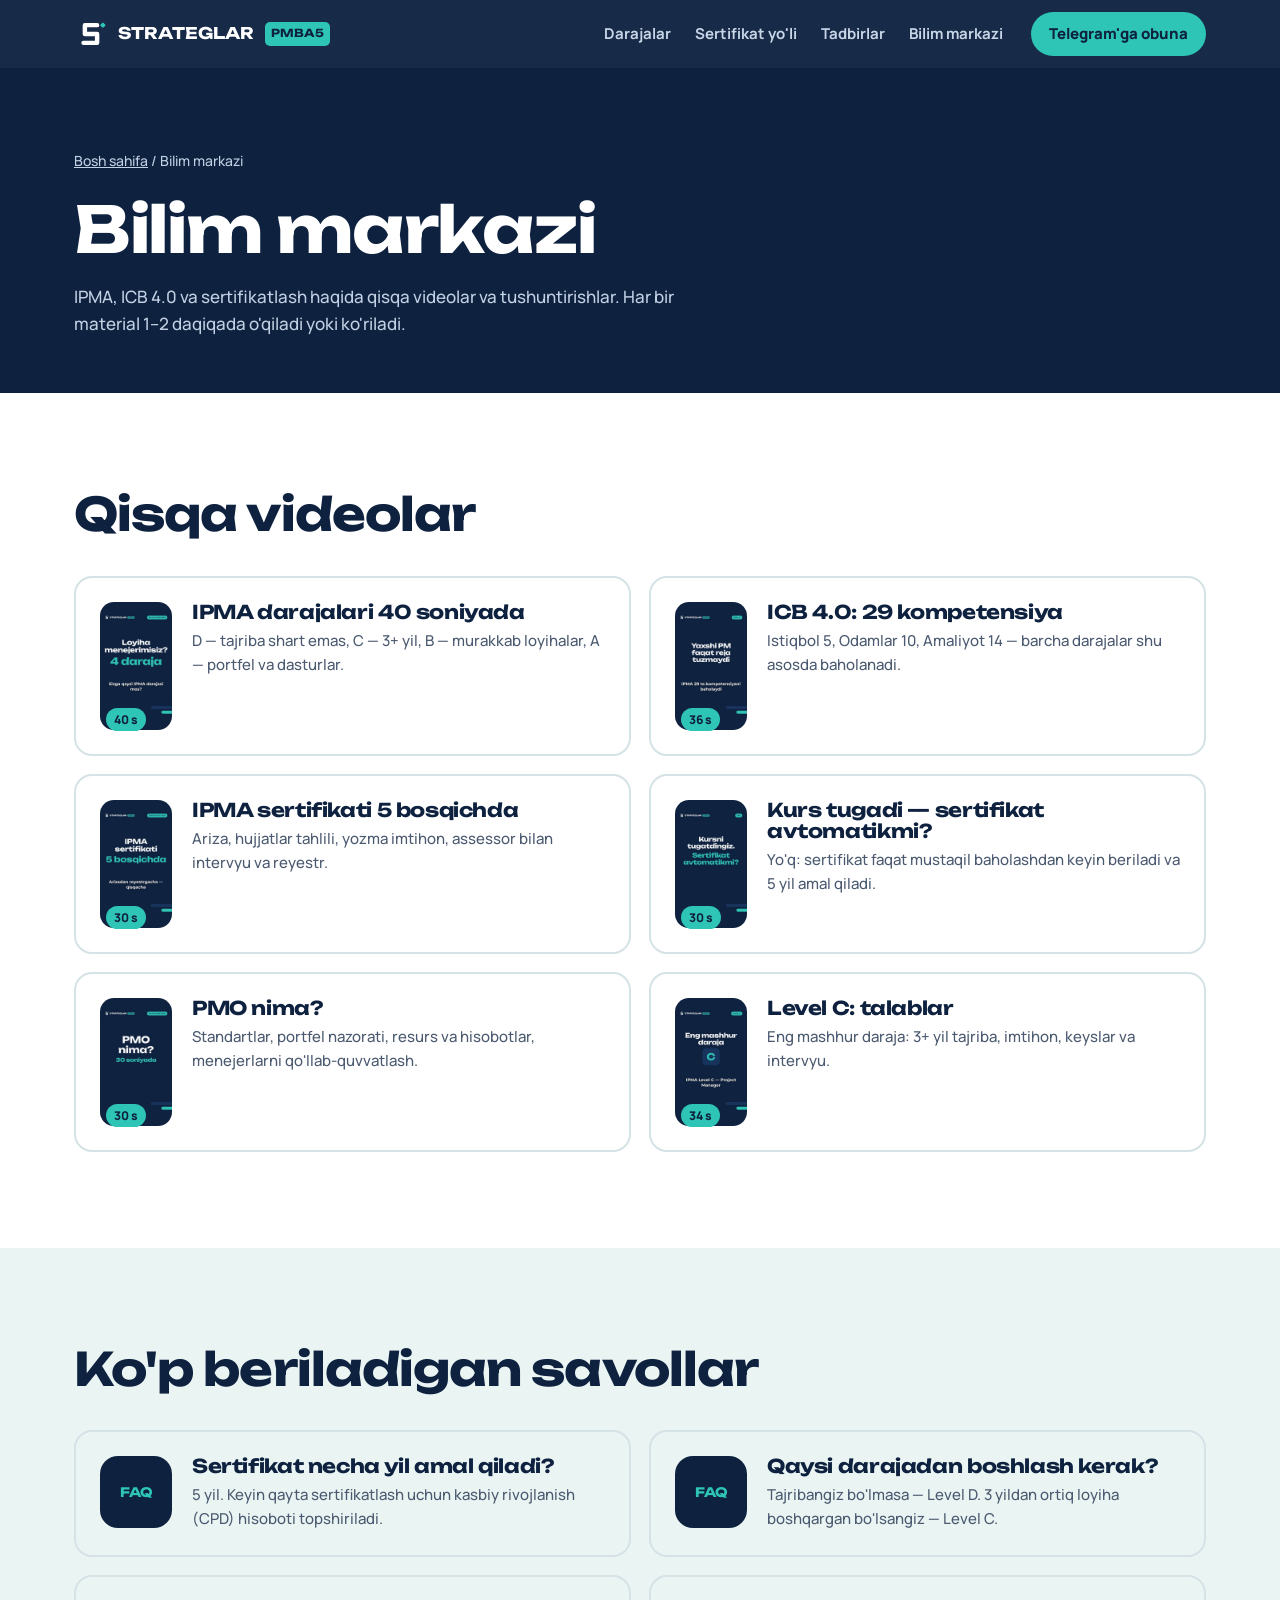
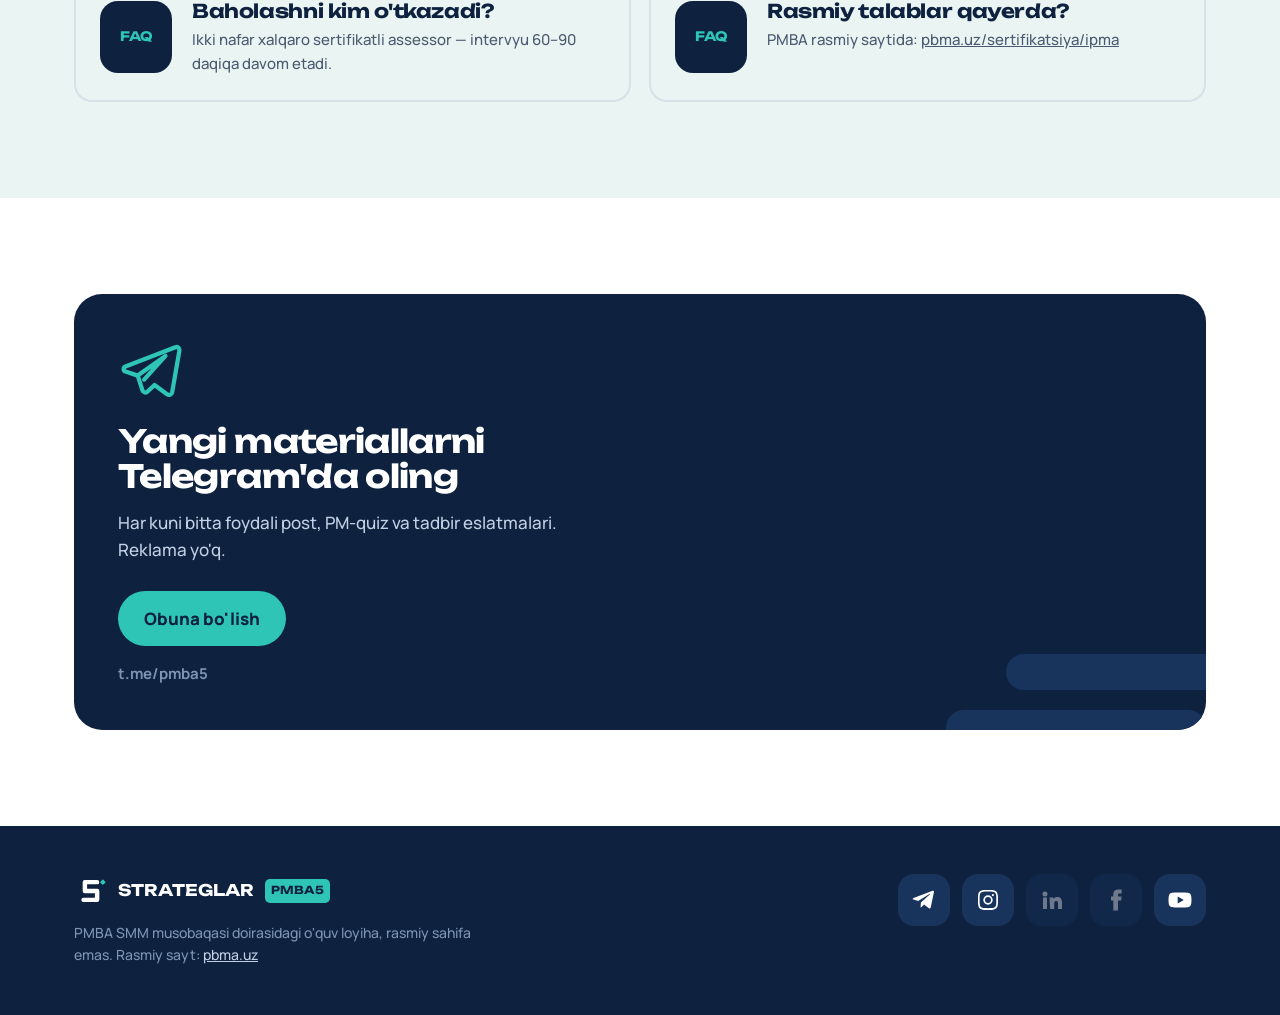
==== bilim-markazi/index.html @ b850569d "PMBA5 landing: ijtimoiy tarmoq havolalari va Telegram obuna bloki (STG-30) - Footer: Telegram, Insta" ====
<!doctype html>
<html lang="uz">
<head>
<meta charset="utf-8">
<meta name="viewport" content="width=device-width, initial-scale=1">
<title>Bilim markazi — PMBA5</title>
<meta name="description" content="IPMA, ICB 4.0 va sertifikatlash bo'yicha qisqa videolar va materiallar. Yangi materiallarni Telegram'da oling.">
<meta property="og:image" content="../assets/img/og.jpg">
<meta name="theme-color" content="#0E2240">
<link rel="icon" href="../assets/favicon.svg" type="image/svg+xml">
<link rel="preconnect" href="https://fonts.googleapis.com">
<link rel="preconnect" href="https://fonts.gstatic.com" crossorigin>
<link href="https://fonts.googleapis.com/css2?family=Manrope:wght@400;500;600;700;800&family=Unbounded:wght@500;600;700&display=swap" rel="stylesheet">
<link rel="stylesheet" href="../assets/style.css">
</head>
<body>
<a class="skip" href="#asosiy">Asosiy qismga o'tish</a>
<header class="top">
  <div class="wrap top__in">
    <a class="brand" href="../" aria-label="PMBA5 bosh sahifa">
      <svg class="brand__mark" viewBox="0 0 100 100" aria-hidden="true"><path d="M68 24H32V50H68V76H28"/><rect x="79" y="18" width="12" height="12" rx="2" transform="rotate(45 85 24)"/></svg>
      <span class="brand__name">STRATEGLAR</span><span class="brand__tag">PMBA5</span>
    </a>
    <nav class="nav" aria-label="Asosiy menyu">
      <a href="../#darajalar">Darajalar</a>
      <a href="../#yol">Sertifikat yo'li</a>
      <a href="../#tadbirlar">Tadbirlar</a>
      <a href="./" aria-current="page">Bilim markazi</a>
    </nav>
    <a class="btn btn--sm" href="https://t.me/pmba5" target="_blank" rel="noopener" data-social="telegram">Telegram'ga obuna</a>
  </div>
</header>

<main id="asosiy">
  <section class="kc-hero">
    <div class="wrap">
      <p class="crumbs"><a href="../">Bosh sahifa</a> / Bilim markazi</p>
      <h1>Bilim markazi</h1>
      <p>IPMA, ICB 4.0 va sertifikatlash haqida qisqa videolar va tushuntirishlar. Har bir material 1–2 daqiqada o'qiladi yoki ko'riladi.</p>
    </div>
  </section>

  <section class="sec">
    <div class="wrap">
      <h2>Qisqa videolar</h2>
      <div class="kc-list">
        <a class="kc-item" href="https://www.youtube.com/@PMBA5/shorts" target="_blank" rel="noopener">
          <img class="kc-item__thumb" src="../assets/img/short1.jpg" alt="" width="360" height="640" loading="lazy"><span class="kc-item__dur">40 s</span><div><h3>IPMA darajalari 40 soniyada</h3><p>D — tajriba shart emas, C — 3+ yil, B — murakkab loyihalar, A — portfel va dasturlar.</p></div>
        </a>
        <a class="kc-item" href="https://www.youtube.com/@PMBA5/shorts" target="_blank" rel="noopener">
          <img class="kc-item__thumb" src="../assets/img/short2.jpg" alt="" width="360" height="640" loading="lazy"><span class="kc-item__dur">36 s</span><div><h3>ICB 4.0: 29 kompetensiya</h3><p>Istiqbol 5, Odamlar 10, Amaliyot 14 — barcha darajalar shu asosda baholanadi.</p></div>
        </a>
        <a class="kc-item" href="https://www.youtube.com/@PMBA5/shorts" target="_blank" rel="noopener">
          <img class="kc-item__thumb" src="../assets/img/short3.jpg" alt="" width="360" height="640" loading="lazy"><span class="kc-item__dur">30 s</span><div><h3>IPMA sertifikati 5 bosqichda</h3><p>Ariza, hujjatlar tahlili, yozma imtihon, assessor bilan intervyu va reyestr.</p></div>
        </a>
        <a class="kc-item" href="https://www.youtube.com/@PMBA5/shorts" target="_blank" rel="noopener">
          <img class="kc-item__thumb" src="../assets/img/short4.jpg" alt="" width="360" height="640" loading="lazy"><span class="kc-item__dur">30 s</span><div><h3>Kurs tugadi — sertifikat avtomatikmi?</h3><p>Yo'q: sertifikat faqat mustaqil baholashdan keyin beriladi va 5 yil amal qiladi.</p></div>
        </a>
        <a class="kc-item" href="https://www.youtube.com/@PMBA5/shorts" target="_blank" rel="noopener">
          <img class="kc-item__thumb" src="../assets/img/short5.jpg" alt="" width="360" height="640" loading="lazy"><span class="kc-item__dur">30 s</span><div><h3>PMO nima?</h3><p>Standartlar, portfel nazorati, resurs va hisobotlar, menejerlarni qo'llab-quvvatlash.</p></div>
        </a>
        <a class="kc-item" href="https://www.youtube.com/@PMBA5/shorts" target="_blank" rel="noopener">
          <img class="kc-item__thumb" src="../assets/img/short6.jpg" alt="" width="360" height="640" loading="lazy"><span class="kc-item__dur">34 s</span><div><h3>Level C: talablar</h3><p>Eng mashhur daraja: 3+ yil tajriba, imtihon, keyslar va intervyu.</p></div>
        </a>
      </div>
    </div>
  </section>

  <section class="sec sec--mist">
    <div class="wrap">
      <h2>Ko'p beriladigan savollar</h2>
      <div class="kc-list">
        <div class="kc-item"><span class="kc-item__kind">FAQ</span><div><h3>Sertifikat necha yil amal qiladi?</h3><p>5 yil. Keyin qayta sertifikatlash uchun kasbiy rivojlanish (CPD) hisoboti topshiriladi.</p></div></div>
        <div class="kc-item"><span class="kc-item__kind">FAQ</span><div><h3>Qaysi darajadan boshlash kerak?</h3><p>Tajribangiz bo'lmasa — Level D. 3 yildan ortiq loyiha boshqargan bo'lsangiz — Level C.</p></div></div>
        <div class="kc-item"><span class="kc-item__kind">FAQ</span><div><h3>Baholashni kim o'tkazadi?</h3><p>Ikki nafar xalqaro sertifikatli assessor — intervyu 60–90 daqiqa davom etadi.</p></div></div>
        <div class="kc-item"><span class="kc-item__kind">FAQ</span><div><h3>Rasmiy talablar qayerda?</h3><p>PMBA rasmiy saytida: <a href="https://pbma.uz/sertifikatsiya/ipma" target="_blank" rel="noopener">pbma.uz/sertifikatsiya/ipma</a></p></div></div>
      </div>
    </div>
  </section>

  <!-- STG-30: Telegram subscribe block at the end of the knowledge center page -->
  <section class="sec" id="obuna">
    <div class="wrap">
      <aside class="tg" aria-labelledby="h-tg">
        <svg class="tg__plane" viewBox="0 0 24 24" aria-hidden="true"><path d="M21.5 3.5 2.8 10.7c-.9.4-.9 1.6 0 1.9l4.6 1.5 1.8 5.6c.3.8 1.3 1 1.9.4l2.6-2.5 4.7 3.5c.7.5 1.7.1 1.9-.7L23 4.9c.2-1-.6-1.8-1.5-1.4z"/><path d="m7.4 14.1 10.4-7.4-8 8.9"/></svg>
        <h3 id="h-tg">Yangi materiallarni Telegram'da oling</h3>
        <p>Har kuni bitta foydali post, PM-quiz va tadbir eslatmalari. Reklama yo'q.</p>
        <a class="btn" href="https://t.me/pmba5" target="_blank" rel="noopener" data-social="telegram">Obuna bo'lish</a>
        <p class="tg__handle">t.me/pmba5</p>
      </aside>
    </div>
  </section>
</main>

<footer class="foot">
  <div class="wrap foot__in">
    <div>
      <a class="brand brand--foot" href="../" aria-label="PMBA5 bosh sahifa">
        <svg class="brand__mark" viewBox="0 0 100 100" aria-hidden="true"><path d="M68 24H32V50H68V76H28"/><rect x="79" y="18" width="12" height="12" rx="2" transform="rotate(45 85 24)"/></svg>
        <span class="brand__name">STRATEGLAR</span><span class="brand__tag">PMBA5</span>
      </a>
      <p class="foot__note">PMBA SMM musobaqasi doirasidagi o'quv loyiha, rasmiy sahifa emas. Rasmiy sayt: <a href="https://pbma.uz/" target="_blank" rel="noopener">pbma.uz</a></p>
    </div>
    <nav aria-label="Ijtimoiy tarmoqlar"><ul class="social" id="social"></ul></nav>
  </div>
</footer>
<script src="../assets/config.js"></script>
<script src="../assets/app.js"></script>
</body>
</html>
---- assets/style.css ----
/* PMBA5 landing — brand tokens */
:root{
  --navy:#0E2240; --navy2:#18335C; --navy3:#24426F;
  --teal:#2EC4B6; --teal-d:#1A9E92; --mist:#EAF4F3;
  --ink:#0E2240; --muted:#4B5A70; --line:#D5E2E6; --paper:#FFFFFF;
  --amber:#FFC857;           /* "today" line only */
  --display:'Unbounded',system-ui,sans-serif;
  --text:'Manrope',system-ui,sans-serif;
  --r-sm:10px; --r-md:18px; --r-lg:28px;
  --wrap:1180px;
}
*{box-sizing:border-box}
html{scroll-behavior:smooth}
@media (prefers-reduced-motion:reduce){html{scroll-behavior:auto}*{animation:none!important;transition:none!important}}
body{margin:0;background:var(--paper);color:var(--ink);font:500 17px/1.6 var(--text);-webkit-font-smoothing:antialiased}
img,svg{display:block}
a{color:inherit}
:focus-visible{outline:3px solid var(--teal);outline-offset:3px;border-radius:6px}
.wrap{max-width:var(--wrap);margin:0 auto;padding:0 24px}
@media (max-width:600px){.wrap{padding:0 16px}}
.skip{position:absolute;left:-9999px}.skip:focus{left:16px;top:12px;z-index:50;background:#fff;padding:8px 14px;border-radius:8px}
h1,h2,h3{font-family:var(--display);font-weight:700;letter-spacing:-.02em;line-height:1.1;margin:0}
h2{font-size:clamp(30px,4vw,46px);margin-bottom:14px;max-width:18ch}
h3{font-size:22px}
p{margin:0}
.muted{color:var(--muted);max-width:52ch}
.narrow{max-width:60ch}
.small{font-size:15px;margin-top:22px}

/* buttons */
.btn{display:inline-flex;align-items:center;gap:10px;background:var(--teal);color:var(--navy);font-weight:800;font-size:17px;
  padding:14px 26px;border-radius:999px;text-decoration:none;transition:transform .15s ease,background .15s ease}
.btn:hover{background:#45d3c6}.btn:active{transform:translateY(1px)}
.btn--sm{padding:10px 18px;font-size:15px}
.btn--ghost{background:transparent;border:2px solid var(--navy);color:var(--navy);margin-top:26px}
.btn--ghost:hover{background:var(--navy);color:#fff}

/* header */
.top{position:sticky;top:0;z-index:20;background:rgba(14,34,64,.96);backdrop-filter:saturate(1.2) blur(8px);color:#fff}
.top__in{display:flex;align-items:center;gap:28px;height:68px}
.brand{display:flex;align-items:center;gap:10px;text-decoration:none}
.brand__mark{width:34px;height:34px}
.brand__mark path{fill:none;stroke:#fff;stroke-width:13;stroke-linecap:round;stroke-linejoin:round}
.brand__mark rect{fill:var(--teal)}
.brand__name{font-family:var(--display);font-weight:700;font-size:16px;letter-spacing:.01em}
.brand__tag{background:var(--teal);color:var(--navy);font-family:var(--display);font-weight:700;font-size:11px;border-radius:5px;padding:3px 6px}
.nav{display:flex;gap:24px;margin-left:auto}
.nav a{text-decoration:none;font-weight:700;font-size:15px;color:#C9D6E8}
.nav a:hover{color:#fff}
@media (max-width:900px){.nav{display:none}.top .btn{margin-left:auto}}
@media (max-width:420px){.brand__name{display:none}}

/* HERO */
.hero{background:var(--navy);color:#fff;padding:72px 0 56px;position:relative;overflow:hidden}
.hero__title{font-size:clamp(38px,6.4vw,84px);max-width:13ch}
.hero__lead{color:#C2D0E3;font-size:clamp(17px,1.6vw,20px);max-width:56ch;margin-top:22px}

/* Gantt */
.gantt{--days:18;--label:210px;position:relative;margin-top:48px;background:#13294A;border:1px solid var(--navy3);border-radius:var(--r-lg);padding:18px 22px 22px}
.gantt__axis{display:grid;grid-template-columns:var(--label) repeat(var(--days),1fr);font-size:12px;font-weight:700;color:#7F93B2;padding-bottom:10px;border-bottom:1px solid var(--navy3)}
.gantt__axis span{text-align:center}
.gantt__axis span.wk{color:#C2D0E3}
.gantt__rows{display:flex;flex-direction:column}
.grow{display:grid;grid-template-columns:var(--label) repeat(var(--days),1fr);align-items:center;min-height:52px;text-decoration:none;color:#fff;border-radius:12px;position:relative}
.grow + .grow{border-top:1px dashed #22406B}
.grow__name{font-weight:700;font-size:15px;padding-right:12px;display:flex;align-items:center;gap:10px}
.grow__name small{font-weight:600;color:#7F93B2;font-size:12px}
.grow__bar{height:22px;border-radius:11px;background:var(--navy3);position:relative;transform-origin:left center;animation:draw .9s cubic-bezier(.2,.8,.2,1) both}
.grow__bar i{position:absolute;inset:0 auto 0 0;border-radius:11px;background:var(--teal)}
.grow__dia{width:22px;height:22px;justify-self:center;animation:pop .5s ease both}
.grow__dia rect{fill:var(--teal)}
.grow:hover,.grow:focus-visible{background:#1A3560}
.grow:hover .grow__bar{background:#30558A}
@keyframes draw{from{transform:scaleX(0)}to{transform:scaleX(1)}}
@keyframes pop{from{transform:scale(0) rotate(-45deg)}to{transform:scale(1)}}
.gantt__today{position:absolute;top:10px;bottom:12px;width:2px;background:var(--amber);pointer-events:none;display:none}
.gantt__today span{position:absolute;top:-2px;left:6px;font-size:11px;font-weight:800;color:var(--amber);white-space:nowrap}
.gantt__note{color:#7F93B2;font-size:14px;margin-top:14px}
@media (max-width:760px){
  .gantt{--label:118px;padding:14px 12px 16px}
  .gantt__axis span:not(.wk){visibility:hidden}
  .grow{min-height:48px}.grow__name{font-size:13px}.grow__name small{display:none}
  .grow__bar{height:16px}.grow__dia{width:18px;height:18px}
}

/* sections */
.sec{padding:96px 0}
.sec--mist{background:var(--mist)}
.sec--navy{background:var(--navy);color:#fff}
.sec--navy .muted{color:#C2D0E3}
@media (max-width:600px){.sec{padding:64px 0}}
.grid2{display:grid;grid-template-columns:1fr 1.1fr;gap:56px;align-items:center}
.grid2--top{align-items:start}
@media (max-width:860px){.grid2{grid-template-columns:1fr;gap:36px}}

/* levels */
.levels{display:flex;gap:12px;margin-top:30px}
.levels button{width:84px;height:84px;border-radius:22px;border:2px solid var(--line);background:#fff;font-family:var(--display);font-weight:700;font-size:38px;color:var(--navy);cursor:pointer;transition:background .15s,color .15s,border-color .15s}
.levels button:hover{border-color:var(--teal)}
.levels button[aria-selected="true"]{background:var(--navy);border-color:var(--navy);color:var(--teal)}
@media (max-width:420px){.levels button{width:64px;height:64px;font-size:30px;border-radius:18px}}
.lvpanel{background:var(--navy);color:#fff;border-radius:var(--r-lg);padding:40px;min-height:340px}
.lvpanel__level{font-family:var(--display);font-weight:700;color:var(--teal);font-size:18px;margin-bottom:8px}
.lvpanel h3{font-size:clamp(24px,2.6vw,34px);margin-bottom:26px}
.facts{margin:0;display:grid;gap:16px}
.facts div{display:grid;grid-template-columns:130px 1fr;gap:16px;border-top:1px solid var(--navy3);padding-top:14px}
.facts dt{color:#7F93B2;font-weight:700;font-size:15px}
.facts dd{margin:0;font-weight:700}
.lvpanel__src{color:#7F93B2;font-size:13px;margin-top:24px}
@media (max-width:600px){.lvpanel{padding:26px}.facts div{grid-template-columns:1fr;gap:4px}}
.lvpanel.swap{animation:swap .35s ease}
@keyframes swap{from{opacity:.2;transform:translateY(8px)}to{opacity:1;transform:none}}

/* ICB */
.icb{display:grid;grid-template-columns:5fr 10fr 14fr;gap:28px;margin-top:40px}
.icb__group h3{font-size:18px;margin-bottom:14px;display:flex;align-items:baseline;gap:8px}
.icb__group h3 span{font-size:15px;color:var(--teal-d)}
.icb__cells{display:grid;grid-template-columns:repeat(auto-fill,minmax(40px,1fr));gap:8px}
.cell{aspect-ratio:1;border-radius:12px;border:0;cursor:pointer;background:var(--navy);transition:transform .12s,background .12s}
.icb__group[data-g="o"] .cell{background:var(--navy2)}
.icb__group[data-g="a"] .cell{background:var(--teal-d)}
.cell:hover,.cell:focus-visible,.cell.on{transform:scale(1.08);background:var(--teal)!important}
.icb__label{margin-top:28px;font-family:var(--display);font-weight:600;font-size:clamp(18px,2vw,24px);min-height:2.4em;max-width:40ch}
@media (max-width:760px){.icb{grid-template-columns:1fr;gap:22px}.icb__cells{grid-template-columns:repeat(auto-fill,minmax(36px,1fr))}}

/* path */
.path{list-style:none;padding:0;margin:44px 0 0;display:grid;grid-template-columns:repeat(5,1fr);gap:0;counter-reset:s}
.path li{counter-increment:s;position:relative;padding:62px 22px 0 0;display:flex;flex-direction:column;gap:8px}
.path li::before{content:counter(s);position:absolute;top:0;left:0;width:44px;height:44px;border-radius:50%;background:var(--navy);color:var(--teal);
  font-family:var(--display);font-weight:700;display:grid;place-items:center;z-index:1}
.path li::after{content:"";position:absolute;top:21px;left:44px;right:0;height:2px;background:var(--line)}
.path li:last-child::after{display:none}
.path b{font-family:var(--display);font-size:18px;line-height:1.2}
.path span{color:var(--muted);font-size:15px}
.path em{font-style:normal;font-weight:800;color:var(--teal-d);font-size:15px}
@media (max-width:900px){.path{grid-template-columns:1fr;gap:26px}.path li{padding:0 0 0 64px}.path li::after{top:44px;left:21px;right:auto;bottom:-26px;width:2px;height:auto}}

/* events */
.events{display:grid;gap:16px;margin-top:36px}
.event{display:grid;grid-template-columns:auto 1fr auto;gap:24px;align-items:center;background:var(--navy2);border-radius:var(--r-md);padding:26px 30px}
.event__dia{width:30px;height:30px}.event__dia rect{fill:var(--teal)}
.event h3{font-size:clamp(19px,2vw,24px);margin-bottom:6px}
.event p{color:#C2D0E3;font-size:15px}
.event__who{color:#fff!important;font-weight:700;margin-top:4px}
.event__cd{display:flex;gap:10px}
.event__cd div{background:var(--navy);border-radius:12px;padding:10px 12px;text-align:center;min-width:64px}
.event__cd b{display:block;font-family:var(--display);font-size:24px;color:var(--teal)}
.event__cd small{font-size:12px;color:#7F93B2;font-weight:700}
.events__cta{margin-top:26px;color:#C2D0E3}
.events__cta a{color:var(--teal);font-weight:800}
@media (max-width:760px){.event{grid-template-columns:auto 1fr;padding:22px}.event__cd{grid-column:1/-1}}

/* topics + telegram */
.topics{list-style:none;padding:0;margin:26px 0 0;display:grid;gap:10px}
.topics li{padding:14px 18px;border-left:4px solid var(--teal);background:var(--mist);border-radius:0 12px 12px 0;font-weight:700}
.tg{background:var(--navy);color:#fff;border-radius:var(--r-lg);padding:44px;position:relative;overflow:hidden}
.tg__plane{width:64px;height:64px;margin-bottom:22px}
.tg__plane path{fill:none;stroke:var(--teal);stroke-width:1.6;stroke-linejoin:round;stroke-linecap:round}
.tg h3{font-size:clamp(24px,2.6vw,32px);margin-bottom:14px;max-width:16ch}
.tg p{color:#C2D0E3;margin-bottom:28px;max-width:40ch}
.tg__handle{margin:16px 0 0!important;font-weight:700;color:#7F93B2!important;font-size:15px}
.tg::after{content:"";position:absolute;right:-60px;bottom:40px;width:260px;height:36px;border-radius:18px;background:var(--navy2);box-shadow:-60px 56px 0 -0px var(--navy2)}
@media (max-width:600px){.tg{padding:30px}}

/* footer */
.foot{background:var(--navy);color:#fff;padding:48px 0}
.foot__in{display:flex;justify-content:space-between;align-items:flex-start;gap:32px;flex-wrap:wrap}
.foot__note{color:#7F93B2;font-size:14px;margin-top:14px;max-width:46ch}
.foot__note a{color:#C2D0E3}
.social{list-style:none;margin:0;padding:0;display:flex;gap:12px;flex-wrap:wrap}
.social a,.social span{width:52px;height:52px;border-radius:16px;display:grid;place-items:center;background:var(--navy2);transition:background .15s,transform .15s}
.social a:hover{background:var(--teal)}.social a:hover svg{fill:var(--navy)}
.social svg{width:24px;height:24px;fill:#fff}
.social span{opacity:.4;cursor:not-allowed}

/* knowledge center page */
.kc-hero{background:var(--navy);color:#fff;padding:64px 0 56px}
.kc-hero h1{font-size:clamp(34px,5vw,64px);max-width:14ch}
.kc-hero p{color:#C2D0E3;max-width:56ch;margin-top:18px}
.crumbs{font-size:14px;color:#7F93B2;margin-bottom:22px}.crumbs a{color:#C2D0E3}
.kc-list{display:grid;grid-template-columns:repeat(2,1fr);gap:18px;margin-top:36px}
@media (max-width:760px){.kc-list{grid-template-columns:1fr}}
.kc-item{display:grid;grid-template-columns:72px 1fr;gap:20px;align-items:start;padding:24px;border:2px solid var(--line);border-radius:var(--r-md);text-decoration:none;transition:border-color .15s}
.kc-item:hover{border-color:var(--teal)}
.kc-item__kind{width:72px;height:72px;border-radius:18px;background:var(--navy);display:grid;place-items:center;color:var(--teal);font-family:var(--display);font-weight:700;font-size:13px;text-align:center;line-height:1.2}
.kc-item h3{font-size:19px;margin-bottom:6px}
.kc-item p{color:var(--muted);font-size:15px}
.kc-sub{margin-top:72px}

/* our post images */
.posts{display:grid;gap:14px;margin-top:26px}
.posts figure{margin:0;display:grid;grid-template-columns:150px 1fr;gap:16px;align-items:center}
.posts img{width:150px;height:auto;border-radius:12px;border:1px solid var(--line)}
.posts figcaption{font-weight:700}
@media (max-width:420px){.posts figure{grid-template-columns:110px 1fr}.posts img{width:110px}}
/* knowledge center: video thumbnails */
.kc-item{position:relative}
.kc-item__thumb{width:72px;height:128px;object-fit:cover;border-radius:14px;grid-row:span 2}
.kc-item__dur{position:absolute;left:30px;top:130px;background:var(--teal);color:var(--navy);font-weight:800;font-size:12px;border-radius:999px;padding:2px 8px}
@media (max-width:760px){.gantt__today span{display:none}}
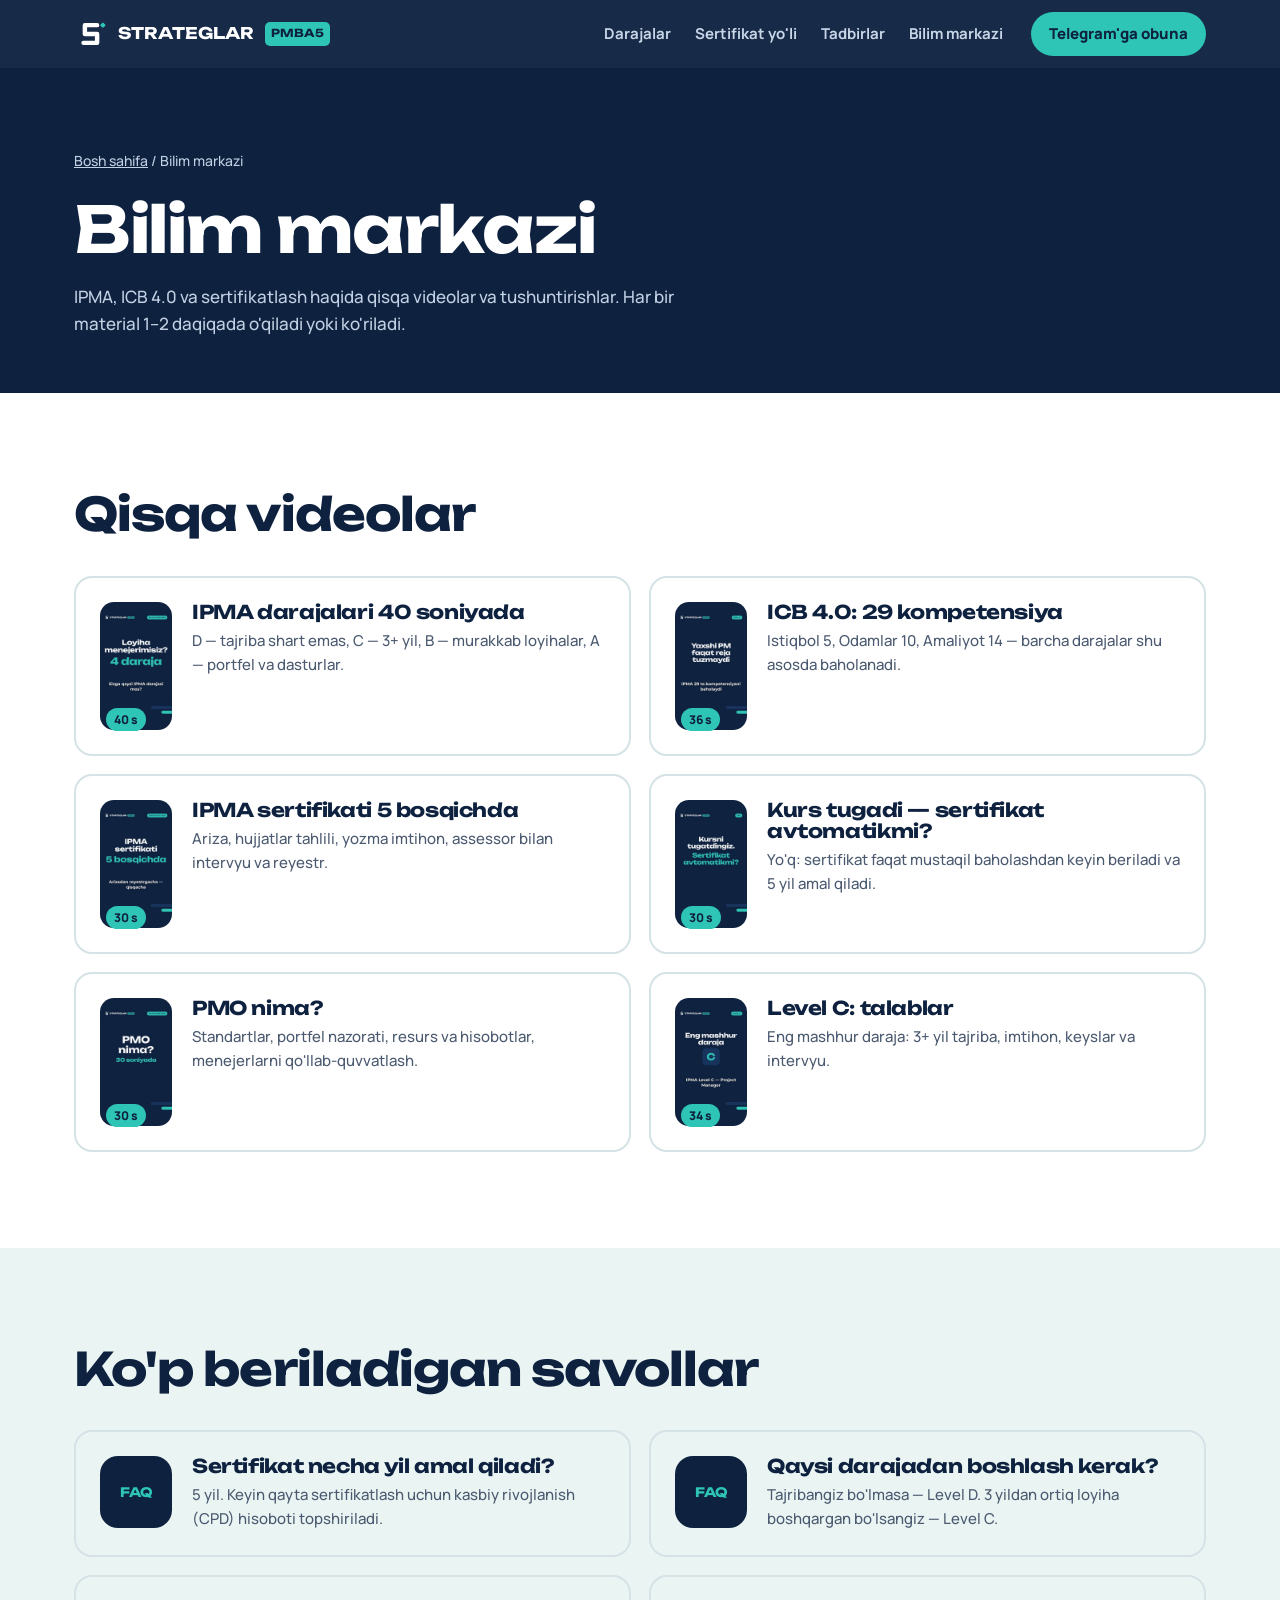
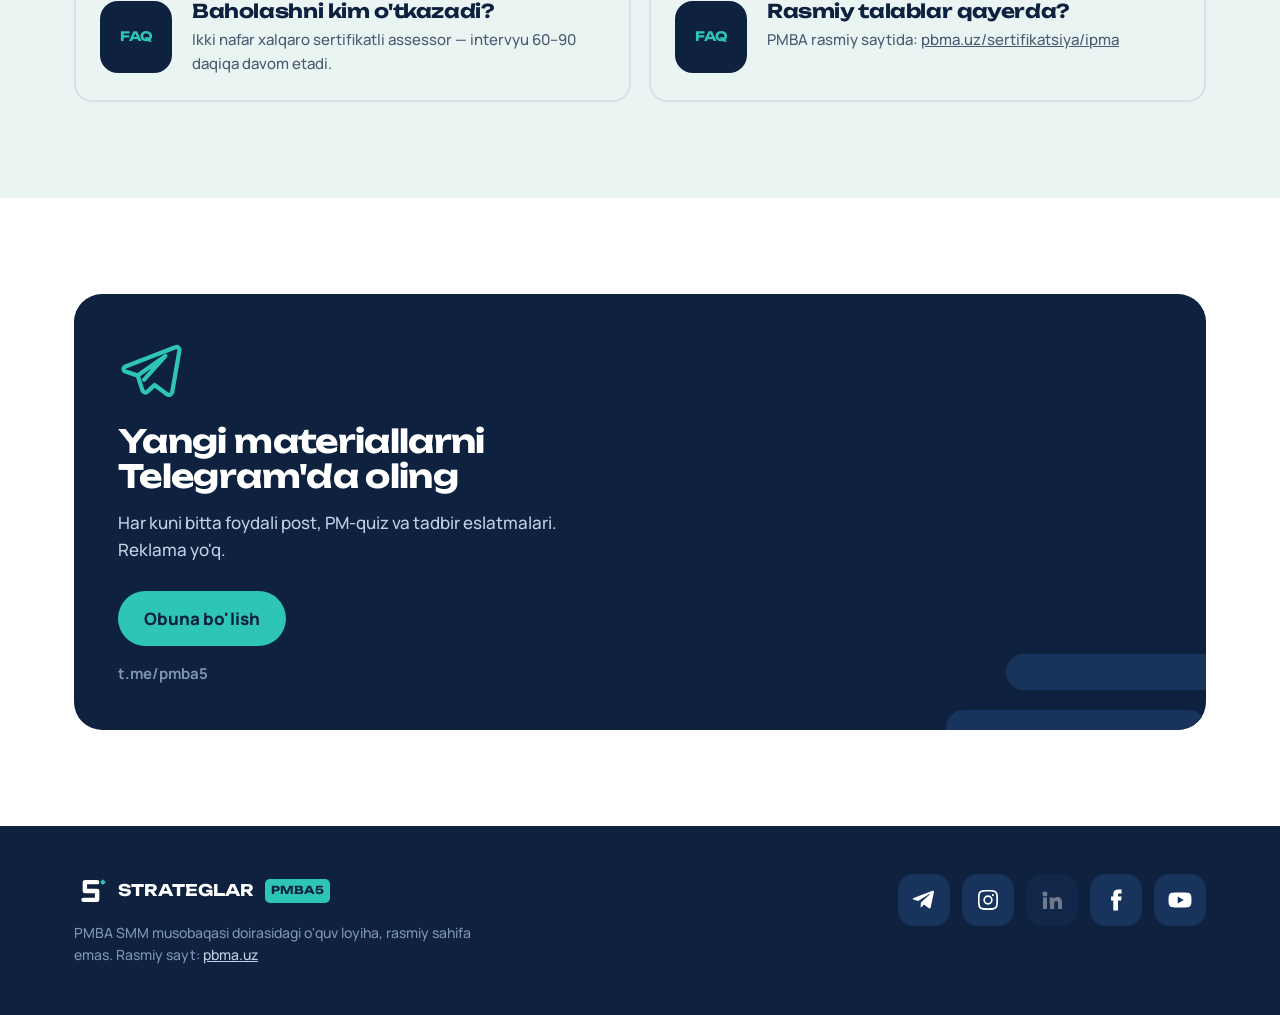
==== commit 6f8dddf9: "STG-87: GA4 va Meta Pixel skriptlari qo'shildi (placeholder IDlar) Ikkala sahifaga (index.html va bi" ====
--- a/bilim-markazi/index.html
+++ b/bilim-markazi/index.html
@@ -12,6 +12,28 @@
 <link rel="preconnect" href="https://fonts.gstatic.com" crossorigin>
 <link href="https://fonts.googleapis.com/css2?family=Manrope:wght@400;500;600;700;800&family=Unbounded:wght@500;600;700&display=swap" rel="stylesheet">
 <link rel="stylesheet" href="../assets/style.css">
+
+<!-- Google Analytics GA4 · ID ni almashtirib qo'ying: G-XXXXXXXXXX -->
+<script async src="https://www.googletagmanager.com/gtag/js?id=G-XXXXXXXXXX"></script>
+<script>
+  window.dataLayer = window.dataLayer || [];
+  function gtag(){dataLayer.push(arguments);}
+  gtag('js', new Date());
+  gtag('config', 'G-XXXXXXXXXX');
+</script>
+
+<!-- Meta Pixel · ID ni almashtirib qo'ying: XXXXXXXXXXXXXXXXXX -->
+<script>
+!function(f,b,e,v,n,t,s){if(f.fbq)return;n=f.fbq=function(){n.callMethod?
+n.callMethod.apply(n,arguments):n.queue.push(arguments)};if(!f._fbq)f._fbq=n;
+n.push=n;n.loaded=!0;n.version='2.0';n.queue=[];t=b.createElement(e);t.async=!0;
+t.src=v;s=b.getElementsByTagName(e)[0];s.parentNode.insertBefore(t,s)}
+(window,document,'script','https://connect.facebook.net/en_US/fbevents.js');
+fbq('init','XXXXXXXXXXXXXXXXXX');
+fbq('track','PageView');
+</script>
+<noscript><img height="1" width="1" style="display:none"
+src="https://www.facebook.com/tr?id=XXXXXXXXXXXXXXXXXX&ev=PageView&noscript=1"/></noscript>
 </head>
 <body>
 <a class="skip" href="#asosiy">Asosiy qismga o'tish</a>
